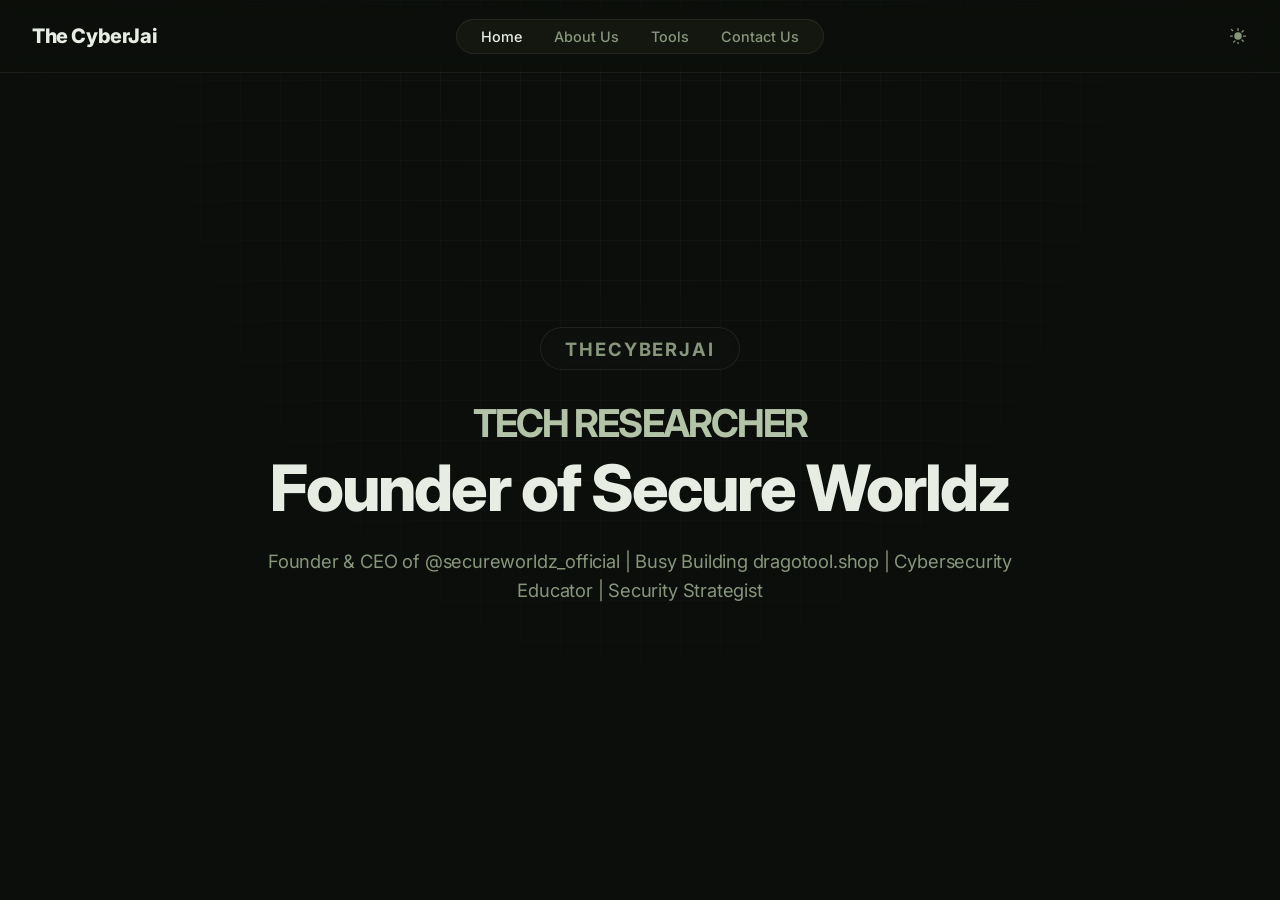
==== index.html @ ca63b26b "Add files via upload" ====
<!DOCTYPE html>
<html lang="en">

<head>
    <meta charset="UTF-8">
    <meta name="viewport" content="width=device-width, initial-scale=1.0">
    <title>The CyberJai | Home</title>
    <link rel="preconnect" href="https://fonts.googleapis.com">
    <link rel="preconnect" href="https://fonts.gstatic.com" crossorigin>
    <link href="https://fonts.googleapis.com/css2?family=Inter:wght@400;500;600;700;800&display=swap" rel="stylesheet">
    <link rel="stylesheet" href="style.css">
    <script>
        // Prevent FOUC on page load
        if (localStorage.getItem('theme') === 'light') {
            document.documentElement.setAttribute('data-theme', 'light');
        }
    </script>
</head>

<body>

    <div class="grid-bg"></div>
    <div id="glow"></div>

    <nav>
        <a href="index.html" class="logo">The CyberJai</a>

        <div class="nav-center">
            <a href="index.html" class="active">Home</a>
            <a href="about.html">About Us</a>
            <a href="tools.html">Tools</a>
            <a href="contact.html">Contact Us</a>
        </div>

        <div class="nav-right">
            <button id="themeToggle" aria-label="Toggle Theme"></button>
        </div>
    </nav>

    <main>
        <div class="badge animate" style="animation-delay: 0.1s;">
            THECYBERJAI
        </div>

        <h1 class="animate" style="animation-delay: 0.2s;">
            <span class="title-gray"><b>TECH RESEARCHER</b></span>
            <span class="title-white">Founder of Secure Worldz</span>
        </h1>

        <p class="subtitle animate" style="animation-delay: 0.3s;">
            Founder & CEO of @secureworldz_official | Busy Building dragotool.shop | Cybersecurity Educator | Security
            Strategist
        </p>

        
    </main>

    <script src="script.js"></script>
</body>

</html>
---- style.css ----
:root {
    /* Deeper Olive Dark Mode */
    --bg-color: #0b0e0a;
    /* Darker, richer olive background */
    --text-main: #e8ede4;
    /* Soft sage text */
    --text-muted: #88967c;
    /* Slightly darker muted sage */
    --border-color: rgba(232, 237, 228, 0.08);
    --grid-color: rgba(232, 237, 228, 0.03);
    --glow-color: rgba(178, 195, 167, 0.04);
    --accent: #b2c3a7;
    /* Soft sage accent */
}

/* Soft Sage Light theme overrides */
[data-theme="light"] {
    --bg-color: #e8ede4;
    --text-main: #1a2213;
    --text-muted: #4a5840;
    --border-color: rgba(26, 34, 19, 0.1);
    --grid-color: rgba(26, 34, 19, 0.05);
    --glow-color: rgba(26, 34, 19, 0.04);
    --accent: #2c3523;
}

* {
    box-sizing: border-box;
    margin: 0;
    padding: 0;
}

body {
    font-family: 'Inter', sans-serif;
    background-color: var(--bg-color);
    color: var(--text-main);
    min-height: 100vh;
    display: flex;
    flex-direction: column;
    overflow-x: hidden;
    transition: background-color 0.3s ease, color 0.3s ease;
}

#glow {
    position: fixed;
    top: 0;
    left: 0;
    width: 100vw;
    height: 100vh;
    pointer-events: none;
    background: radial-gradient(circle 600px at var(--mouse-x, 50vw) var(--mouse-y, -20vh),
            var(--glow-color),
            transparent 40%);
    z-index: 0;
    transition: background 0.3s ease;
}

.grid-bg {
    position: fixed;
    top: 0;
    left: 0;
    right: 0;
    bottom: 0;
    background-size: 40px 40px;
    background-image:
        linear-gradient(to right, var(--grid-color) 1px, transparent 1px),
        linear-gradient(to bottom, var(--grid-color) 1px, transparent 1px);
    z-index: 0;
    mask-image: radial-gradient(ellipse at top, black 20%, transparent 70%);
    -webkit-mask-image: radial-gradient(ellipse at top, black 20%, transparent 70%);
    pointer-events: none;
}

nav {
    position: relative;
    z-index: 10;
    display: flex;
    justify-content: space-between;
    align-items: center;
    padding: 1.5rem 2rem;
    border-bottom: 1px solid var(--border-color);
    backdrop-filter: blur(10px);
}

.logo {
    font-weight: 800;
    font-size: 1.25rem;
    letter-spacing: -0.02em;
    cursor: pointer;
    color: var(--text-main);
    z-index: 2;
    text-decoration: none;
}

.nav-center {
    position: absolute;
    left: 50%;
    transform: translateX(-50%);
    display: flex;
    gap: 2rem;
    align-items: center;
    background: rgba(44, 53, 35, 0.25);
    padding: 0.5rem 1.5rem;
    border-radius: 9999px;
    border: 1px solid var(--border-color);
    backdrop-filter: blur(8px);
}

[data-theme="light"] .nav-center {
    background: rgba(255, 255, 255, 0.5);
}

.nav-center a {
    text-decoration: none;
    color: var(--text-muted);
    font-size: 0.9rem;
    font-weight: 500;
    transition: color 0.3s ease, transform 0.2s ease;
}

.nav-center a:hover,
.nav-center a.active {
    color: var(--text-main);
}

.nav-center a:hover {
    transform: translateY(-2px);
}

.nav-right {
    display: flex;
    align-items: center;
    z-index: 2;
}

.nav-right button {
    color: var(--text-muted);
    transition: color 0.2s ease, transform 0.2s ease;
    display: flex;
    align-items: center;
    justify-content: center;
    background: none;
    border: none;
    cursor: pointer;
}

.nav-right button:hover {
    color: var(--text-main);
    transform: translateY(-2px) rotate(15deg);
}

.nav-right svg {
    width: 20px;
    height: 20px;
    fill: currentColor;
}

main {
    position: relative;
    z-index: 10;
    flex: 1;
    display: flex;
    flex-direction: column;
    justify-content: center;
    align-items: center;
    text-align: center;
    padding: 2rem 1rem;
}

@keyframes slideUpFade {
    0% {
        opacity: 0;
        transform: translateY(30px);
    }

    100% {
        opacity: 1;
        transform: translateY(0);
    }
}

.animate {
    opacity: 0;
    animation: slideUpFade 0.8s cubic-bezier(0.16, 1, 0.3, 1) forwards;
}

.badge {
    display: inline-flex;
    align-items: center;
    padding: 0.6rem 1.5rem;
    border-radius: 9999px;
    border: 1px solid var(--border-color);
    color: var(--text-muted);
    font-size: 1.15rem;
    font-weight: 700;
    letter-spacing: 0.1em;
    text-transform: uppercase;
    margin-bottom: 2rem;
    background: rgba(255, 255, 255, 0.01);
    backdrop-filter: blur(4px);
    transition: all 0.3s ease;
}

.badge:hover {
    border-color: rgba(255, 255, 255, 0.2);
    color: var(--text-main);
    transform: translateY(-2px);
    background: rgba(178, 195, 167, 0.05);
}

[data-theme="light"] .badge:hover {
    border-color: rgba(0, 0, 0, 0.2);
    background: rgba(44, 53, 35, 0.05);
}

h1 {
    font-size: clamp(2rem, 5vw, 4.5rem);
    line-height: 1.1;
    letter-spacing: -0.03em;
    font-weight: 800;
    margin-bottom: 1.5rem;
    max-width: 900px;
}

.title-gray {
    color: var(--accent);
    display: block;
    margin-bottom: 0.5rem;
    font-size: clamp(1.5rem, 3vw, 2.5rem);
}

.title-white {
    color: var(--text-main);
    display: block;
}


.subtitle {
    color: var(--text-muted);
    font-size: clamp(0.95rem, 2vw, 1.15rem);
    line-height: 1.6;
    max-width: 800px;
    margin: 0 auto 2.5rem;
    letter-spacing: -0.01em;
}

.cta-btn {
    display: inline-flex;
    align-items: center;
    gap: 0.5rem;
    background-color: var(--text-main);
    color: var(--bg-color);
    padding: 0.8rem 1.6rem;
    border-radius: 8px;
    font-weight: 600;
    font-size: 0.95rem;
    text-decoration: none;
    border: none;
    cursor: pointer;
    transition: all 0.3s cubic-bezier(0.4, 0, 0.2, 1);
    box-shadow: 0 4px 14px rgba(178, 195, 167, 0.1);
}

[data-theme="light"] .cta-btn {
    box-shadow: 0 4px 14px rgba(44, 53, 35, 0.15);
}

.cta-btn:hover {
    transform: translateY(-2px) scale(1.02);
    box-shadow: 0 6px 20px rgba(178, 195, 167, 0.2);
}

[data-theme="light"] .cta-btn:hover {
    box-shadow: 0 6px 20px rgba(44, 53, 35, 0.25);
}

.cta-btn svg {
    width: 14px;
    height: 14px;
    fill: none;
    stroke: currentColor;
    stroke-width: 2;
    transition: transform 0.3s ease;
}

.cta-btn:hover svg {
    transform: translateX(4px);
}

.tech-icons {
    margin-top: 3.5rem;
    display: flex;
    align-items: center;
    justify-content: center;
    gap: 1.5rem;
    color: var(--text-muted);
}

.tech-icons svg {
    width: 24px;
    height: 24px;
    fill: currentColor;
    opacity: 0.5;
    transition: all 0.3s ease;
    cursor: pointer;
}

.tech-icons svg:hover {
    opacity: 1;
    color: var(--text-main);
    transform: scale(1.1);
}

@media (max-width: 1024px) {
    main[style] {
        padding-top: 3rem !important;
        padding-bottom: 3rem !important;
    }
}

@media (max-width: 768px) {
    nav {
        flex-wrap: wrap;
        justify-content: space-between;
        padding: 1rem;
    }

    .nav-center {
        position: static;
        transform: none;
        order: 3;
        width: 100%;
        justify-content: center;
        margin-top: 1rem;
        flex-wrap: wrap;
        gap: 0.7rem;
        padding: 0.5rem 1rem;
    }

    .nav-center a {
        font-size: 0.85rem;
    }

    .logo {
        font-size: 1.1rem;
    }

    main {
        padding: 2rem 1rem !important;
    }

    main[style] {
        padding-top: 2rem !important;
        padding-bottom: 2rem !important;
    }

    h1,
    h1[style] {
        font-size: clamp(2.2rem, 8vw, 3rem) !important;
    }

    .title-gray {
        font-size: clamp(1.3rem, 5vw, 2rem) !important;
    }

    details.tool-box summary {
        padding: 1.25rem !important;
        flex-direction: column;
        align-items: flex-start !important;
        gap: 1rem;
    }

    details.tool-box summary h2 {
        font-size: 1.5rem !important;
    }
}

@media (max-width: 480px) {

    h1,
    h1[style] {
        font-size: 2rem !important;
        margin-bottom: 1rem !important;
    }

    .subtitle,
    .subtitle[style] {
        font-size: 0.95rem !important;
        line-height: 1.5 !important;
        margin-bottom: 2rem !important;
    }

    .badge {
        padding: 0.4rem 1rem;
        font-size: 0.85rem;
        margin-bottom: 1.5rem;
    }

    details.tool-box>div {
        padding: 0 1rem 1rem 1rem !important;
    }

    .cta-btn {
        width: 100%;
        justify-content: center;
    }
}
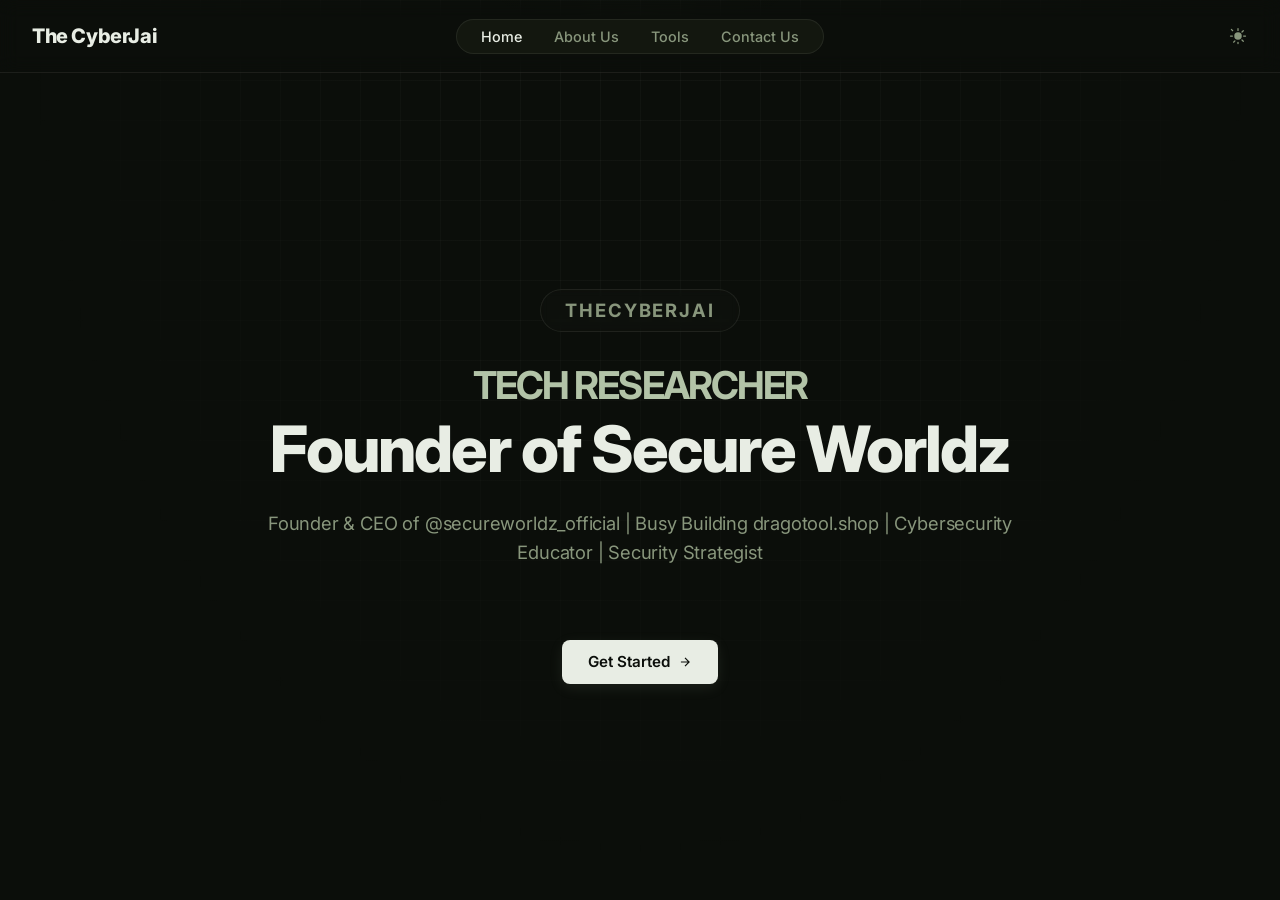
==== commit 41b0bb7b: "Add files via upload" ====
--- a/index.html
+++ b/index.html
@@ -52,7 +52,16 @@
             Strategist
         </p>
 
-        
+        <div class="animate" style="animation-delay: 0.4s; margin-top: 2rem;">
+            <a href="tools.html" class="cta-btn">
+                <span>Get Started</span>
+                <svg viewBox="0 0 24 24">
+                    <path d="M5 12h14M12 5l7 7-7 7" />
+                </svg>
+            </a>
+        </div>
+
+
     </main>
 
     <script src="script.js"></script>
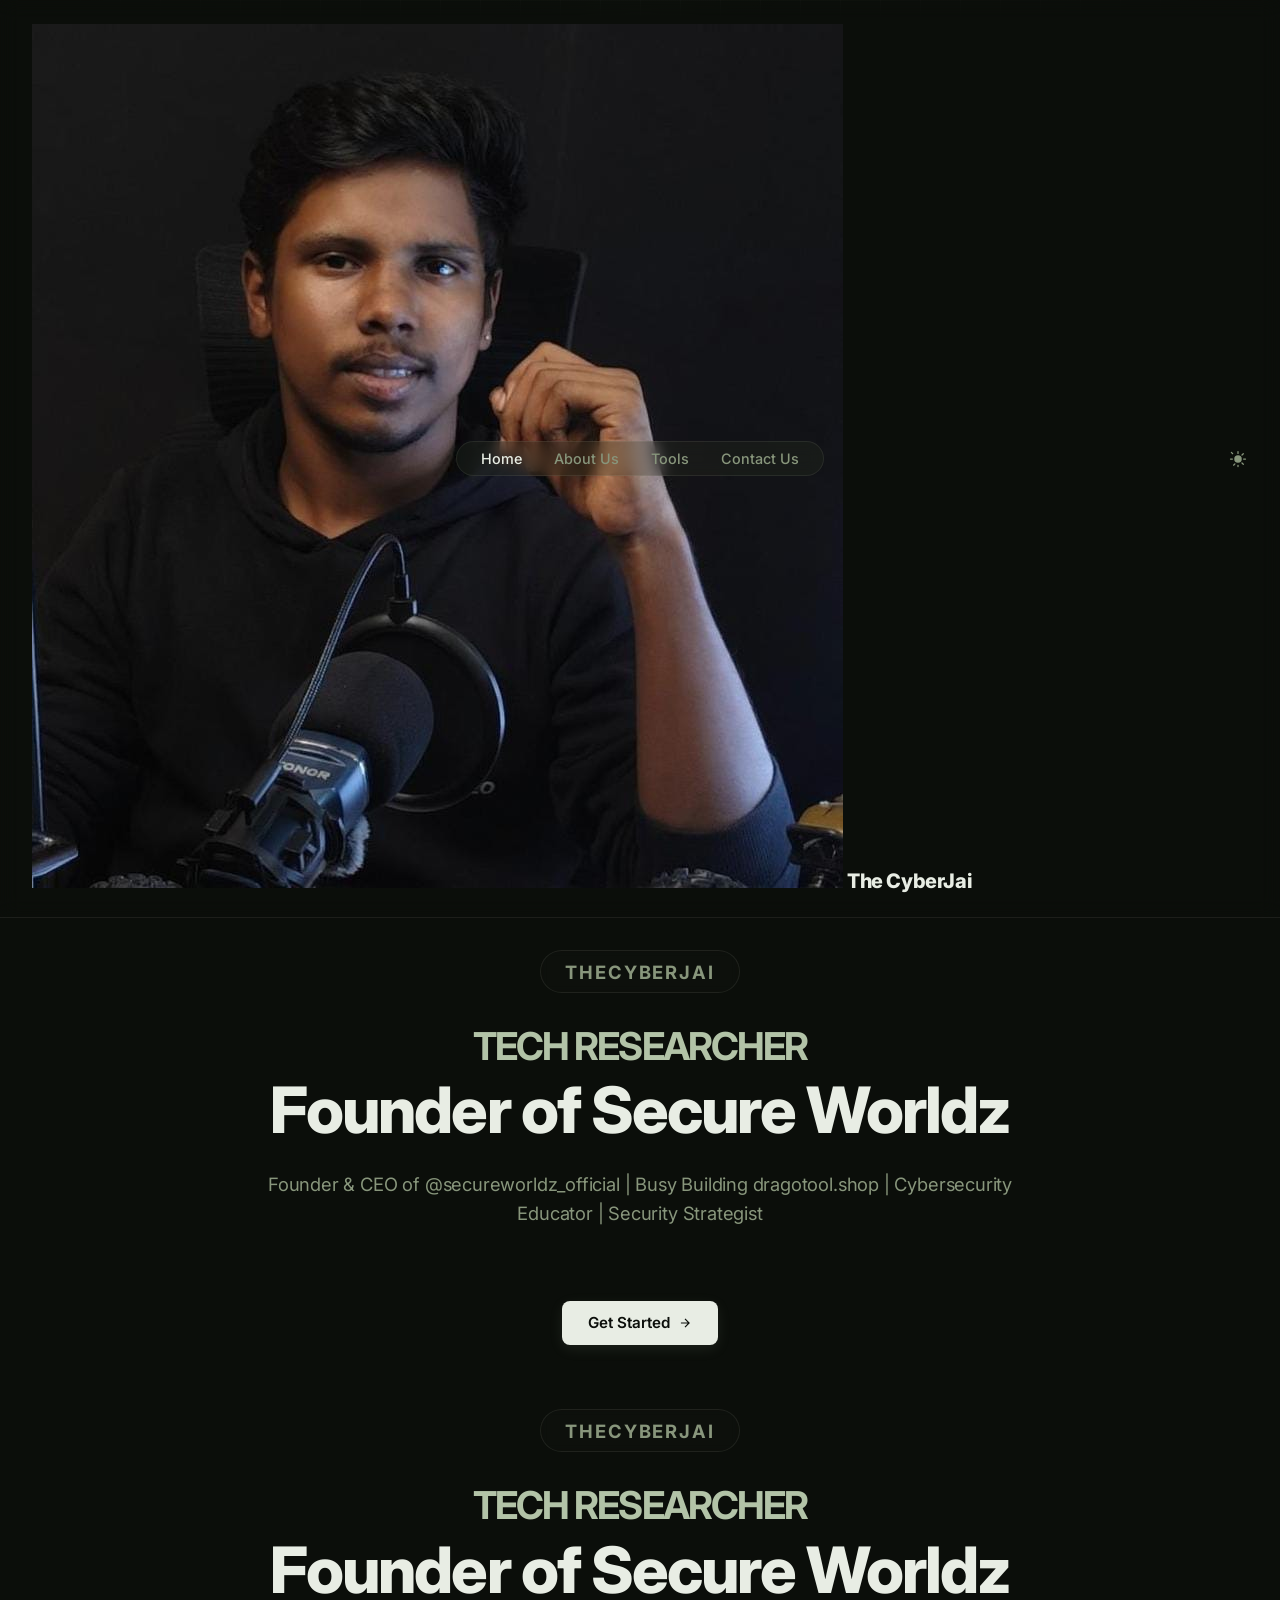
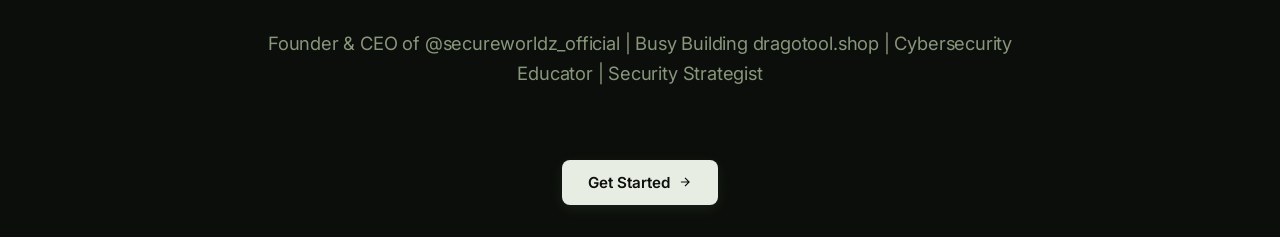
==== commit 2e0fba22: "Update index.html" ====
--- a/index.html
+++ b/index.html
@@ -23,7 +23,10 @@
     <div id="glow"></div>
 
     <nav>
-        <a href="index.html" class="logo">The CyberJai</a>
+        <div class="logo-container">
+            <img src="image.png" alt="The CyberJai Logo" class="logo-img">
+            <a href="index.html" class="logo">The CyberJai</a>
+        </div>
 
         <div class="nav-center">
             <a href="index.html" class="active">Home</a>
@@ -67,4 +70,37 @@
     <script src="script.js"></script>
 </body>
 
-</html>+</html>        </div>
+    </nav>
+
+    <main>
+        <div class="badge animate" style="animation-delay: 0.1s;">
+            THECYBERJAI
+        </div>
+
+        <h1 class="animate" style="animation-delay: 0.2s;">
+            <span class="title-gray"><b>TECH RESEARCHER</b></span>
+            <span class="title-white">Founder of Secure Worldz</span>
+        </h1>
+
+        <p class="subtitle animate" style="animation-delay: 0.3s;">
+            Founder & CEO of @secureworldz_official | Busy Building dragotool.shop | Cybersecurity Educator | Security
+            Strategist
+        </p>
+
+        <div class="animate" style="animation-delay: 0.4s; margin-top: 2rem;">
+            <a href="tools.html" class="cta-btn">
+                <span>Get Started</span>
+                <svg viewBox="0 0 24 24">
+                    <path d="M5 12h14M12 5l7 7-7 7" />
+                </svg>
+            </a>
+        </div>
+
+
+    </main>
+
+    <script src="script.js"></script>
+</body>
+
+</html>
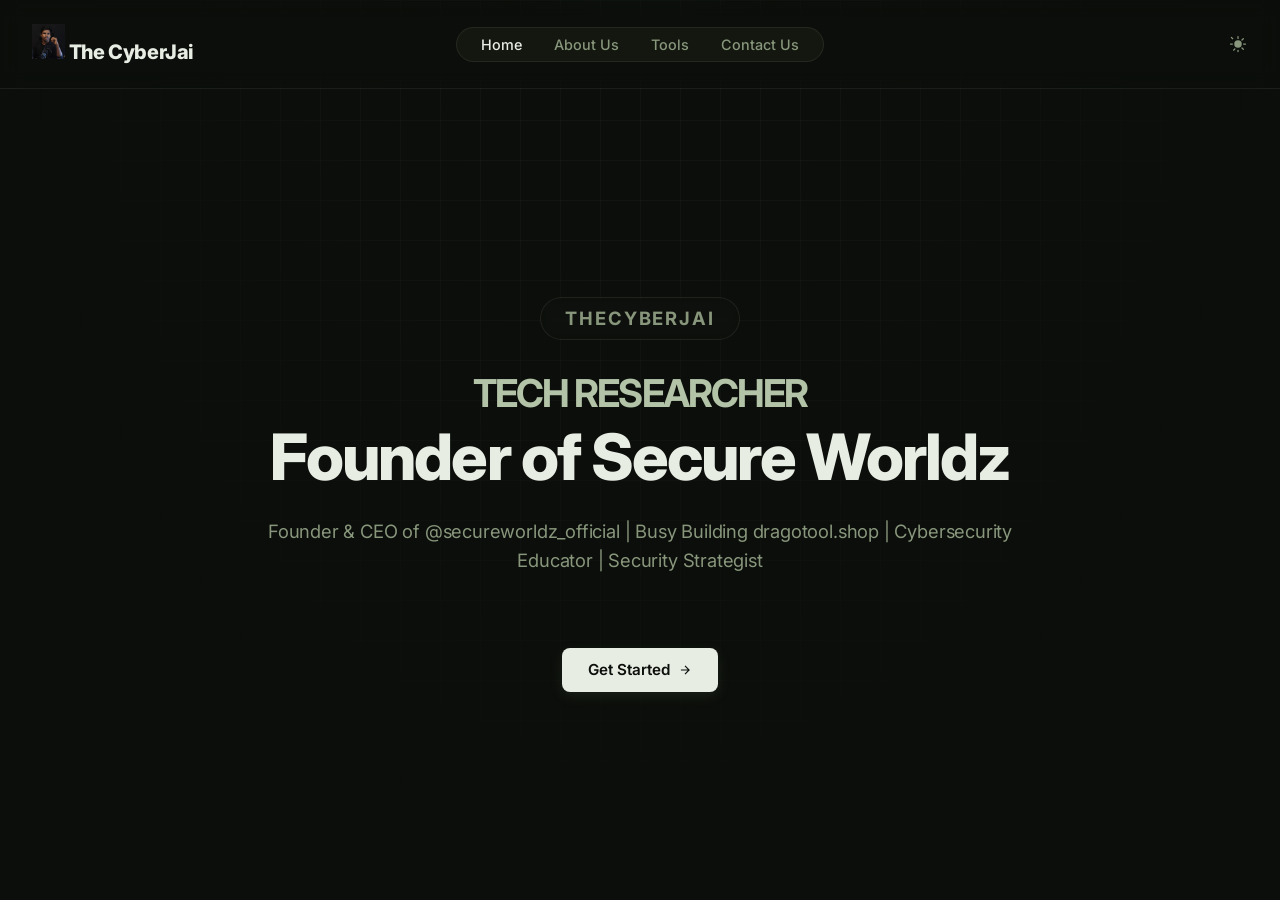
==== commit 95d132dc: "Update index.html" ====
--- a/index.html
+++ b/index.html
@@ -24,7 +24,7 @@
 
     <nav>
         <div class="logo-container">
-            <img src="image.png" alt="The CyberJai Logo" class="logo-img">
+            <img src="image.png" alt="The CyberJai Logo" style="height: 35px; width: auto;">
             <a href="index.html" class="logo">The CyberJai</a>
         </div>
 
@@ -70,37 +70,4 @@
     <script src="script.js"></script>
 </body>
 
-</html>        </div>
-    </nav>
-
-    <main>
-        <div class="badge animate" style="animation-delay: 0.1s;">
-            THECYBERJAI
-        </div>
-
-        <h1 class="animate" style="animation-delay: 0.2s;">
-            <span class="title-gray"><b>TECH RESEARCHER</b></span>
-            <span class="title-white">Founder of Secure Worldz</span>
-        </h1>
-
-        <p class="subtitle animate" style="animation-delay: 0.3s;">
-            Founder & CEO of @secureworldz_official | Busy Building dragotool.shop | Cybersecurity Educator | Security
-            Strategist
-        </p>
-
-        <div class="animate" style="animation-delay: 0.4s; margin-top: 2rem;">
-            <a href="tools.html" class="cta-btn">
-                <span>Get Started</span>
-                <svg viewBox="0 0 24 24">
-                    <path d="M5 12h14M12 5l7 7-7 7" />
-                </svg>
-            </a>
-        </div>
-
-
-    </main>
-
-    <script src="script.js"></script>
-</body>
-
 </html>
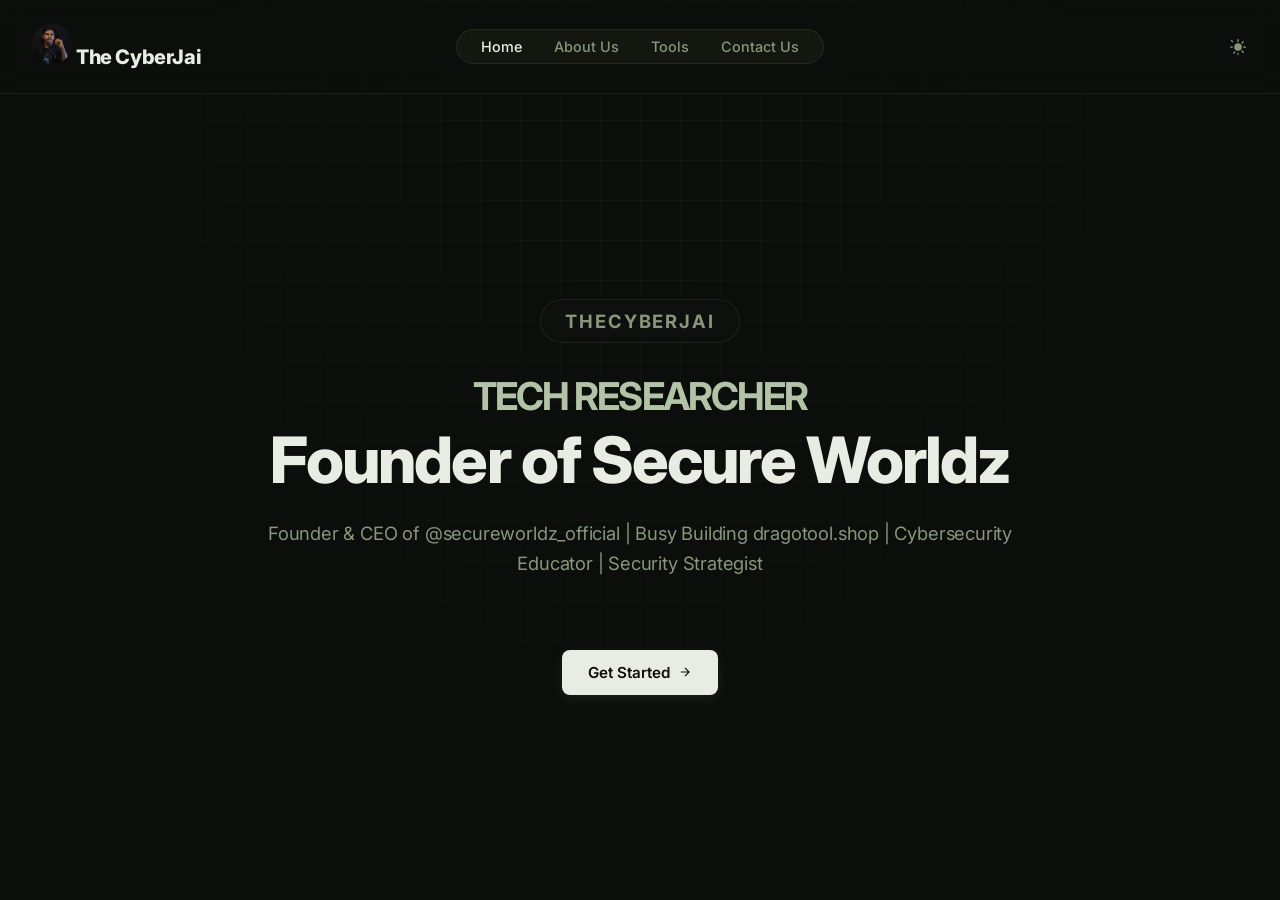
==== commit 87e2d85d: "Update index.html" ====
--- a/index.html
+++ b/index.html
@@ -24,7 +24,7 @@
 
     <nav>
         <div class="logo-container">
-            <img src="image.png" alt="The CyberJai Logo" style="height: 35px; width: auto;">
+            <img src="image.png" alt="The CyberJai Logo" style="height: 40px; width: 40px; border-radius: 50%; object-fit: cover;">
             <a href="index.html" class="logo">The CyberJai</a>
         </div>
 
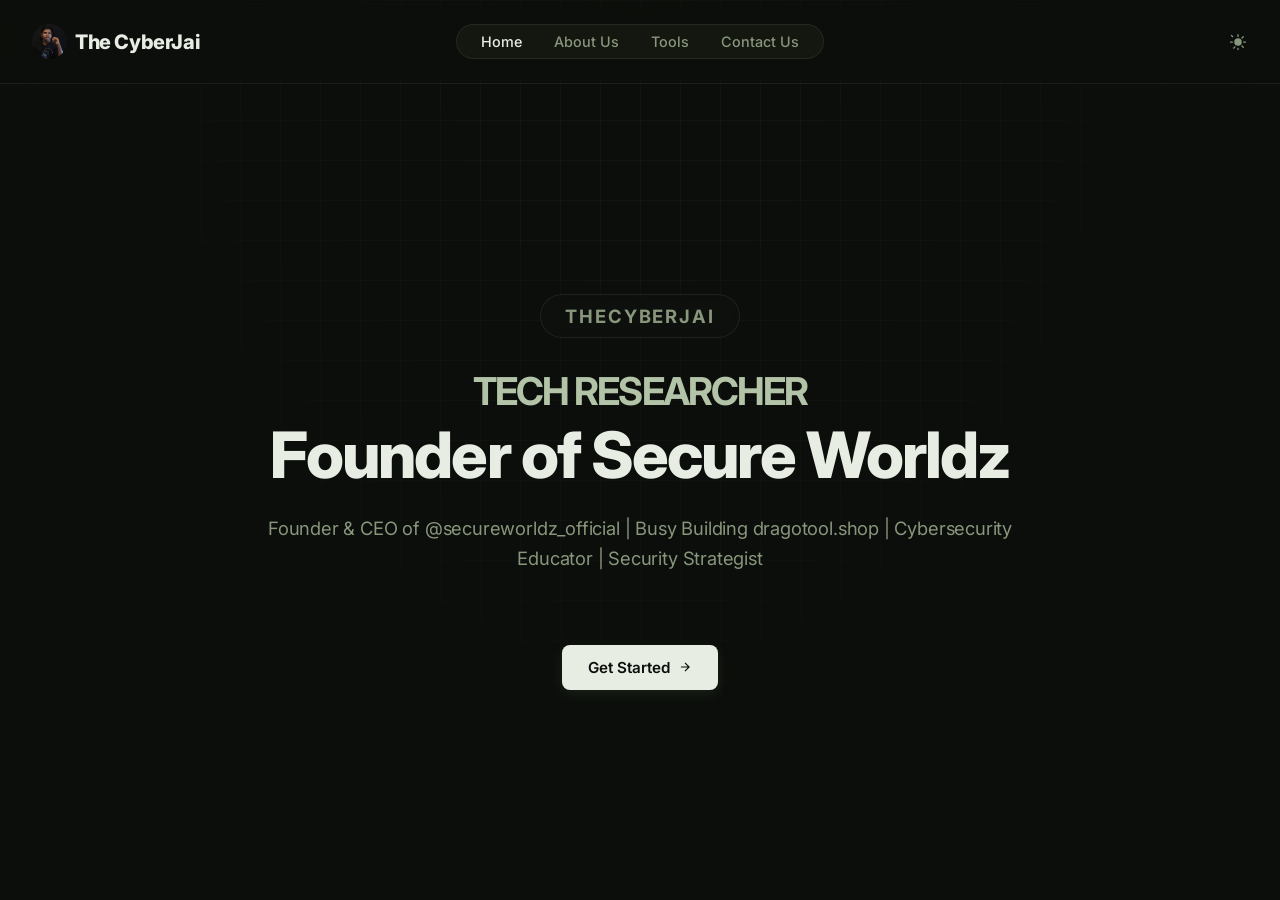
==== commit 73f4cadc: "Update index.html" ====
--- a/index.html
+++ b/index.html
@@ -15,6 +15,25 @@
             document.documentElement.setAttribute('data-theme', 'light');
         }
     </script>
+    <style>
+        /* Quick fix for alignment - you can move this to style.css later */
+        .logo-container {
+            display: flex;
+            align-items: center;
+            gap: 8px;
+        }
+        .logo-img {
+            height: 35px;
+            width: 35px;
+            border-radius: 50%;
+            object-fit: cover;
+            display: block;
+        }
+        .logo {
+            line-height: 1;
+            display: inline-block;
+        }
+    </style>
 </head>
 
 <body>
@@ -24,7 +43,7 @@
 
     <nav>
         <div class="logo-container">
-            <img src="image.png" alt="The CyberJai Logo" style="height: 40px; width: 40px; border-radius: 50%; object-fit: cover;">
+            <img src="image.png" alt="The CyberJai Logo" class="logo-img">
             <a href="index.html" class="logo">The CyberJai</a>
         </div>
 
